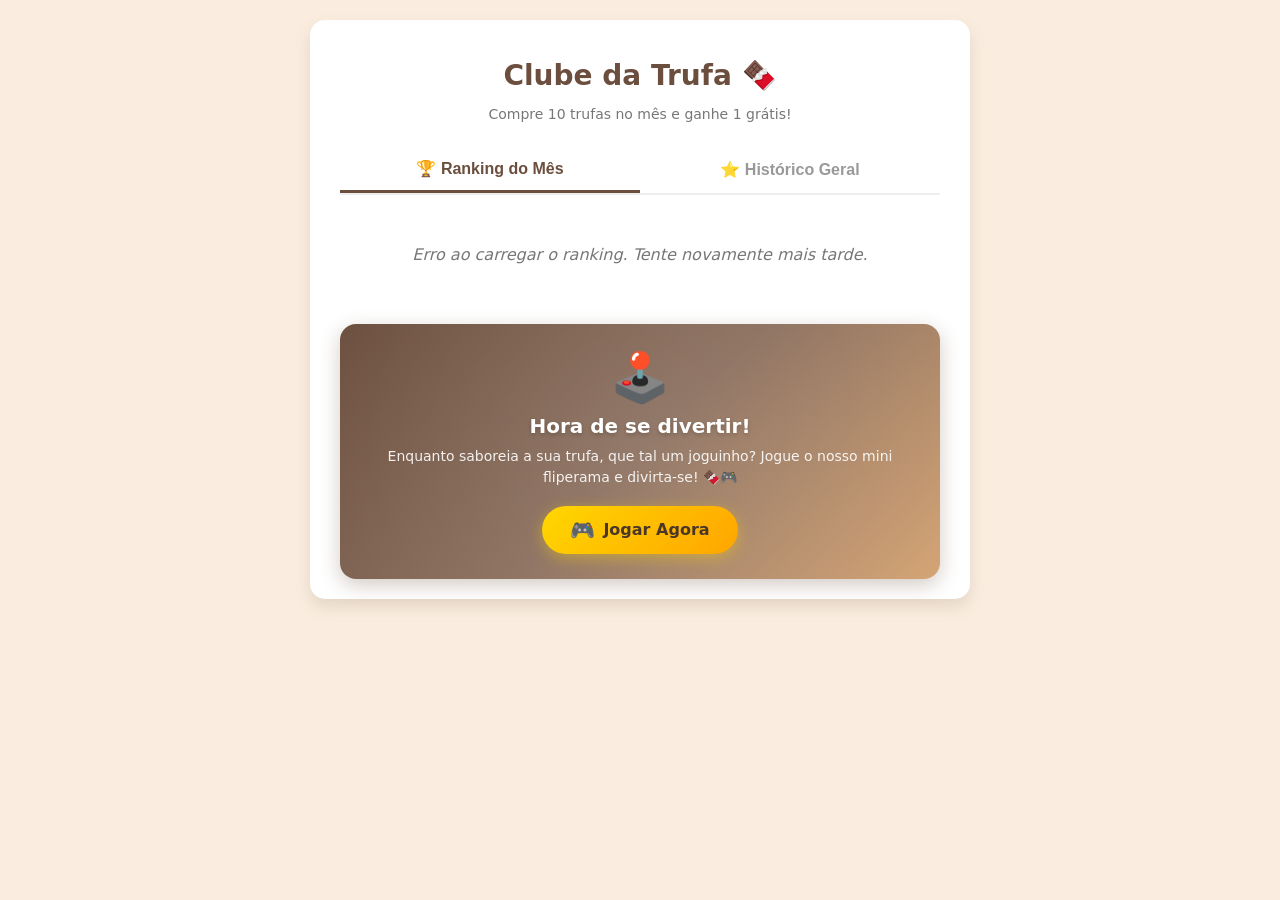
==== index.html @ 2aa670c3 ":globe_with_meridians: Implementação do botão com o link do fliperama" ====
<!DOCTYPE html>
<html lang="pt-PT">

<head>
    <meta charset="UTF-8">
    <meta name="viewport" content="width=device-width, initial-scale=1.0">
    <title>Ranking - Clube da Trufa (Coren)</title>
    <link rel="stylesheet" href="style.css">
</head>

<body>

    <div class="container">
        <h1>Clube da Trufa 🍫</h1>
        <p class="subtitle">Compre 10 trufas no mês e ganhe 1 grátis!</p>

        <div class="tabs">
            <button class="tab-btn active" onclick="mudarAba('mes')">🏆 Ranking do Mês</button>
            <button class="tab-btn" onclick="mudarAba('geral')">⭐ Histórico Geral</button>
        </div>

        <div id="status" class="loading">A atualizar pontuações...</div>

        <!-- Listas onde o JavaScript injetará os cards -->
        <div id="lista-mes" class="ranking-list active"></div>
        <div id="lista-geral" class="ranking-list"></div>

        <!-- Seção do Mini Fliperama -->
        <div class="fliperama-section" id="fliperama-section">
            <div class="fliperama-icon">🕹️</div>
            <h2 class="fliperama-title">Hora de se divertir!</h2>
            <p class="fliperama-msg">Enquanto saboreia a sua trufa, que tal um joguinho? Jogue o nosso mini fliperama e divirta-se! 🍫🎮</p>
            <a href="https://barroca07.github.io/React_Fliperama/" target="_blank" rel="noopener noreferrer" class="fliperama-btn" id="btn-fliperama">
                <span class="fliperama-btn-icon">🎮</span> Jogar Agora
            </a>
        </div>
    </div>

    <script src="script.js"></script>
</body>

</html>
---- style.css ----
:root {
    --primary: #6B4E3D;
    /* Castanho Trufa */
    --secondary: #D4A373;
    /* Dourado suave */
    --bg: #FAEDDF;
    /* Fundo creme */
    --text: #333;
}

body {
    font-family: 'Segoe UI', system-ui, sans-serif;
    background-color: var(--bg);
    color: var(--text);
    margin: 0;
    padding: 20px;
}

.container {
    max-width: 600px;
    margin: 0 auto;
    background: white;
    padding: 20px 30px;
    border-radius: 15px;
    box-shadow: 0 8px 16px rgba(107, 78, 61, 0.15);
}

h1 {
    text-align: center;
    color: var(--primary);
    margin-bottom: 5px;
    font-size: 28px;
}

.subtitle {
    text-align: center;
    color: #777;
    margin-bottom: 25px;
    font-size: 14px;
}

/* Sistema de Abas (Tabs) */
.tabs {
    display: flex;
    margin-bottom: 20px;
    border-bottom: 2px solid #eee;
}

.tab-btn {
    flex: 1;
    background: none;
    border: none;
    padding: 12px;
    font-size: 16px;
    font-weight: bold;
    color: #999;
    cursor: pointer;
    transition: 0.3s;
}

.tab-btn.active {
    color: var(--primary);
    border-bottom: 3px solid var(--primary);
}

/* Lista de Ranking */
.ranking-list {
    display: none;
}

.ranking-list.active {
    display: block;
}

.cliente-card {
    display: flex;
    align-items: center;
    padding: 15px;
    background: #fdfdfd;
    border: 1px solid #eee;
    border-radius: 10px;
    margin-bottom: 12px;
    transition: 0.2s;
}

.cliente-card:hover {
    transform: translateY(-2px);
    box-shadow: 0 4px 8px rgba(0, 0, 0, 0.05);
}

/* Posições no Pódio (Ouro, Prata, Bronze) */
.posicao {
    width: 35px;
    height: 35px;
    border-radius: 50%;
    display: flex;
    align-items: center;
    justify-content: center;
    font-weight: bold;
    color: white;
    margin-right: 15px;
    font-size: 18px;
}

.pos-1 {
    background: #FFD700;
    box-shadow: 0 0 10px rgba(255, 215, 0, 0.6);
}

/* Ouro */
.pos-2 {
    background: #C0C0C0;
}

/* Prata */
.pos-3 {
    background: #CD7F32;
}

/* Bronze */
.pos-geral {
    background: #E0E0E0;
    color: #555;
}

.info {
    flex: 1;
}

.nome {
    font-size: 18px;
    font-weight: 600;
    margin-bottom: 4px;
}

/* Estilo da promoção compre 10 ganhe 1 */
.promo-container {
    margin-top: 8px;
}

.promo-text {
    font-size: 12px;
    color: #666;
    margin-bottom: 3px;
}

.progress-bar {
    width: 100%;
    height: 8px;
    background: #eee;
    border-radius: 4px;
    overflow: hidden;
}

.progress-fill {
    height: 100%;
    background: var(--secondary);
    border-radius: 4px;
    transition: width 0.5s ease;
}

.pontos {
    font-size: 24px;
    font-weight: bold;
    color: var(--primary);
}

.loading {
    text-align: center;
    color: #777;
    font-style: italic;
    padding: 30px;
}

/* ===== Seção Mini Fliperama ===== */
.fliperama-section {
    margin-top: 30px;
    padding: 25px 20px;
    background: linear-gradient(135deg, #6B4E3D 0%, #8B6F5E 50%, #D4A373 100%);
    border-radius: 16px;
    text-align: center;
    position: relative;
    overflow: hidden;
    box-shadow: 0 6px 20px rgba(107, 78, 61, 0.3);
}

/* Brilho decorativo no fundo */
.fliperama-section::before {
    content: '';
    position: absolute;
    top: -50%;
    left: -50%;
    width: 200%;
    height: 200%;
    background: radial-gradient(circle, rgba(255, 255, 255, 0.08) 0%, transparent 60%);
    animation: shimmer 4s ease-in-out infinite;
}

@keyframes shimmer {
    0%, 100% { transform: translate(0, 0); }
    50% { transform: translate(10%, 10%); }
}

.fliperama-icon {
    font-size: 48px;
    margin-bottom: 8px;
    animation: bounce 2s ease-in-out infinite;
    position: relative;
    z-index: 1;
}

@keyframes bounce {
    0%, 100% { transform: translateY(0); }
    50% { transform: translateY(-8px); }
}

.fliperama-title {
    color: #fff;
    font-size: 20px;
    font-weight: 700;
    margin: 0 0 8px 0;
    position: relative;
    z-index: 1;
    text-shadow: 0 2px 4px rgba(0, 0, 0, 0.2);
}

.fliperama-msg {
    color: rgba(255, 255, 255, 0.9);
    font-size: 14px;
    line-height: 1.5;
    margin: 0 0 18px 0;
    position: relative;
    z-index: 1;
}

.fliperama-btn {
    display: inline-flex;
    align-items: center;
    gap: 8px;
    padding: 12px 28px;
    background: linear-gradient(135deg, #FFD700, #FFA500);
    color: #4a3728;
    font-size: 16px;
    font-weight: 700;
    border: none;
    border-radius: 50px;
    text-decoration: none;
    cursor: pointer;
    position: relative;
    z-index: 1;
    box-shadow: 0 4px 15px rgba(255, 215, 0, 0.4);
    transition: all 0.3s ease;
    animation: pulse-glow 2.5s ease-in-out infinite;
}

.fliperama-btn:hover {
    transform: translateY(-3px) scale(1.05);
    box-shadow: 0 6px 25px rgba(255, 215, 0, 0.6);
}

.fliperama-btn:active {
    transform: translateY(0) scale(0.98);
}

.fliperama-btn-icon {
    font-size: 20px;
}

@keyframes pulse-glow {
    0%, 100% { box-shadow: 0 4px 15px rgba(255, 215, 0, 0.4); }
    50% { box-shadow: 0 4px 25px rgba(255, 215, 0, 0.7); }
}
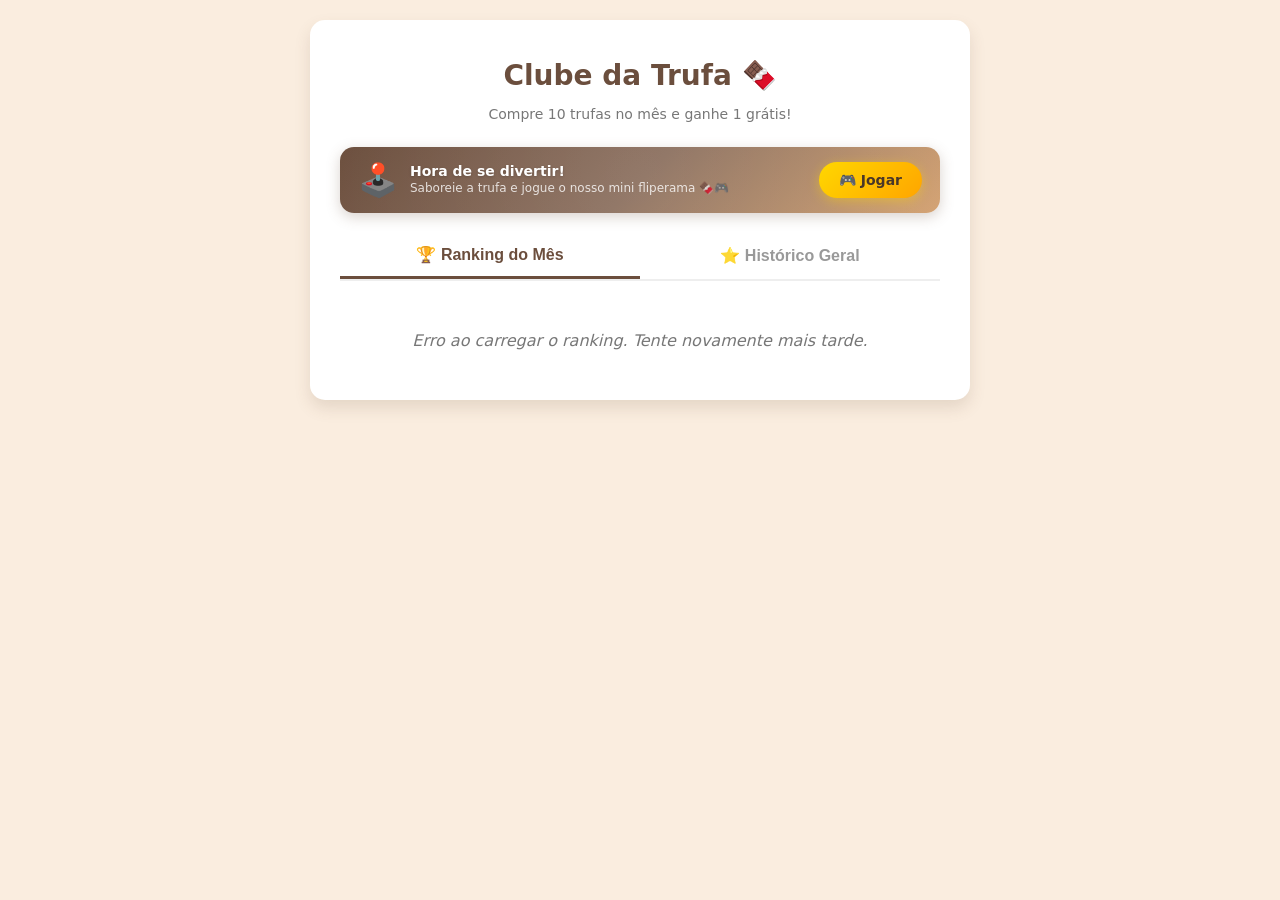
==== commit 3cb14c0e: ":wrench: Ajuste de posição do acesso ao fliperama" ====
--- a/index.html
+++ b/index.html
@@ -14,6 +14,20 @@
         <h1>Clube da Trufa 🍫</h1>
         <p class="subtitle">Compre 10 trufas no mês e ganhe 1 grátis!</p>
 
+        <!-- Banner Mini Fliperama (fixo no topo) -->
+        <div class="fliperama-banner" id="fliperama-section">
+            <div class="fliperama-banner-left">
+                <span class="fliperama-banner-icon">🕹️</span>
+                <div class="fliperama-banner-text">
+                    <strong>Hora de se divertir!</strong>
+                    <span>Saboreie a trufa e jogue o nosso mini fliperama 🍫🎮</span>
+                </div>
+            </div>
+            <a href="https://barroca07.github.io/React_Fliperama/" target="_blank" rel="noopener noreferrer" class="fliperama-btn-compact" id="btn-fliperama">
+                🎮 Jogar
+            </a>
+        </div>
+
         <div class="tabs">
             <button class="tab-btn active" onclick="mudarAba('mes')">🏆 Ranking do Mês</button>
             <button class="tab-btn" onclick="mudarAba('geral')">⭐ Histórico Geral</button>
@@ -24,16 +38,6 @@
         <!-- Listas onde o JavaScript injetará os cards -->
         <div id="lista-mes" class="ranking-list active"></div>
         <div id="lista-geral" class="ranking-list"></div>
-
-        <!-- Seção do Mini Fliperama -->
-        <div class="fliperama-section" id="fliperama-section">
-            <div class="fliperama-icon">🕹️</div>
-            <h2 class="fliperama-title">Hora de se divertir!</h2>
-            <p class="fliperama-msg">Enquanto saboreia a sua trufa, que tal um joguinho? Jogue o nosso mini fliperama e divirta-se! 🍫🎮</p>
-            <a href="https://barroca07.github.io/React_Fliperama/" target="_blank" rel="noopener noreferrer" class="fliperama-btn" id="btn-fliperama">
-                <span class="fliperama-btn-icon">🎮</span> Jogar Agora
-            </a>
-        </div>
     </div>
 
     <script src="script.js"></script>
--- a/style.css
+++ b/style.css
@@ -172,28 +172,32 @@
     padding: 30px;
 }
 
-/* ===== Seção Mini Fliperama ===== */
-.fliperama-section {
-    margin-top: 30px;
-    padding: 25px 20px;
+/* ===== Banner Mini Fliperama (Compacto no Topo) ===== */
+.fliperama-banner {
+    display: flex;
+    align-items: center;
+    justify-content: space-between;
+    gap: 12px;
+    padding: 14px 18px;
+    margin-bottom: 20px;
     background: linear-gradient(135deg, #6B4E3D 0%, #8B6F5E 50%, #D4A373 100%);
-    border-radius: 16px;
-    text-align: center;
+    border-radius: 14px;
     position: relative;
     overflow: hidden;
-    box-shadow: 0 6px 20px rgba(107, 78, 61, 0.3);
-}
-
-/* Brilho decorativo no fundo */
-.fliperama-section::before {
+    box-shadow: 0 4px 14px rgba(107, 78, 61, 0.25);
+}
+
+/* Brilho decorativo */
+.fliperama-banner::before {
     content: '';
     position: absolute;
     top: -50%;
     left: -50%;
     width: 200%;
     height: 200%;
-    background: radial-gradient(circle, rgba(255, 255, 255, 0.08) 0%, transparent 60%);
+    background: radial-gradient(circle, rgba(255, 255, 255, 0.07) 0%, transparent 60%);
     animation: shimmer 4s ease-in-out infinite;
+    pointer-events: none;
 }
 
 @keyframes shimmer {
@@ -201,72 +205,90 @@
     50% { transform: translate(10%, 10%); }
 }
 
-.fliperama-icon {
-    font-size: 48px;
-    margin-bottom: 8px;
-    animation: bounce 2s ease-in-out infinite;
+.fliperama-banner-left {
+    display: flex;
+    align-items: center;
+    gap: 12px;
     position: relative;
     z-index: 1;
+    min-width: 0;
+}
+
+.fliperama-banner-icon {
+    font-size: 32px;
+    flex-shrink: 0;
+    animation: bounce 2s ease-in-out infinite;
 }
 
 @keyframes bounce {
     0%, 100% { transform: translateY(0); }
-    50% { transform: translateY(-8px); }
-}
-
-.fliperama-title {
+    50% { transform: translateY(-4px); }
+}
+
+.fliperama-banner-text {
+    display: flex;
+    flex-direction: column;
+    gap: 2px;
+    min-width: 0;
+}
+
+.fliperama-banner-text strong {
     color: #fff;
-    font-size: 20px;
-    font-weight: 700;
-    margin: 0 0 8px 0;
-    position: relative;
-    z-index: 1;
-    text-shadow: 0 2px 4px rgba(0, 0, 0, 0.2);
-}
-
-.fliperama-msg {
-    color: rgba(255, 255, 255, 0.9);
     font-size: 14px;
-    line-height: 1.5;
-    margin: 0 0 18px 0;
-    position: relative;
-    z-index: 1;
-}
-
-.fliperama-btn {
+    text-shadow: 0 1px 3px rgba(0, 0, 0, 0.2);
+}
+
+.fliperama-banner-text span {
+    color: rgba(255, 255, 255, 0.8);
+    font-size: 12px;
+    line-height: 1.3;
+}
+
+.fliperama-btn-compact {
     display: inline-flex;
     align-items: center;
-    gap: 8px;
-    padding: 12px 28px;
+    gap: 5px;
+    padding: 10px 20px;
     background: linear-gradient(135deg, #FFD700, #FFA500);
     color: #4a3728;
-    font-size: 16px;
+    font-size: 14px;
     font-weight: 700;
     border: none;
     border-radius: 50px;
     text-decoration: none;
     cursor: pointer;
+    white-space: nowrap;
+    flex-shrink: 0;
     position: relative;
     z-index: 1;
-    box-shadow: 0 4px 15px rgba(255, 215, 0, 0.4);
+    box-shadow: 0 3px 12px rgba(255, 215, 0, 0.4);
     transition: all 0.3s ease;
     animation: pulse-glow 2.5s ease-in-out infinite;
 }
 
-.fliperama-btn:hover {
-    transform: translateY(-3px) scale(1.05);
-    box-shadow: 0 6px 25px rgba(255, 215, 0, 0.6);
-}
-
-.fliperama-btn:active {
+.fliperama-btn-compact:hover {
+    transform: translateY(-2px) scale(1.05);
+    box-shadow: 0 5px 20px rgba(255, 215, 0, 0.6);
+}
+
+.fliperama-btn-compact:active {
     transform: translateY(0) scale(0.98);
 }
 
-.fliperama-btn-icon {
-    font-size: 20px;
-}
-
 @keyframes pulse-glow {
-    0%, 100% { box-shadow: 0 4px 15px rgba(255, 215, 0, 0.4); }
-    50% { box-shadow: 0 4px 25px rgba(255, 215, 0, 0.7); }
+    0%, 100% { box-shadow: 0 3px 12px rgba(255, 215, 0, 0.4); }
+    50% { box-shadow: 0 3px 20px rgba(255, 215, 0, 0.7); }
+}
+
+/* Responsivo: empilha no mobile estreito */
+@media (max-width: 400px) {
+    .fliperama-banner {
+        flex-direction: column;
+        text-align: center;
+        padding: 16px;
+    }
+
+    .fliperama-banner-left {
+        flex-direction: column;
+    }
 }
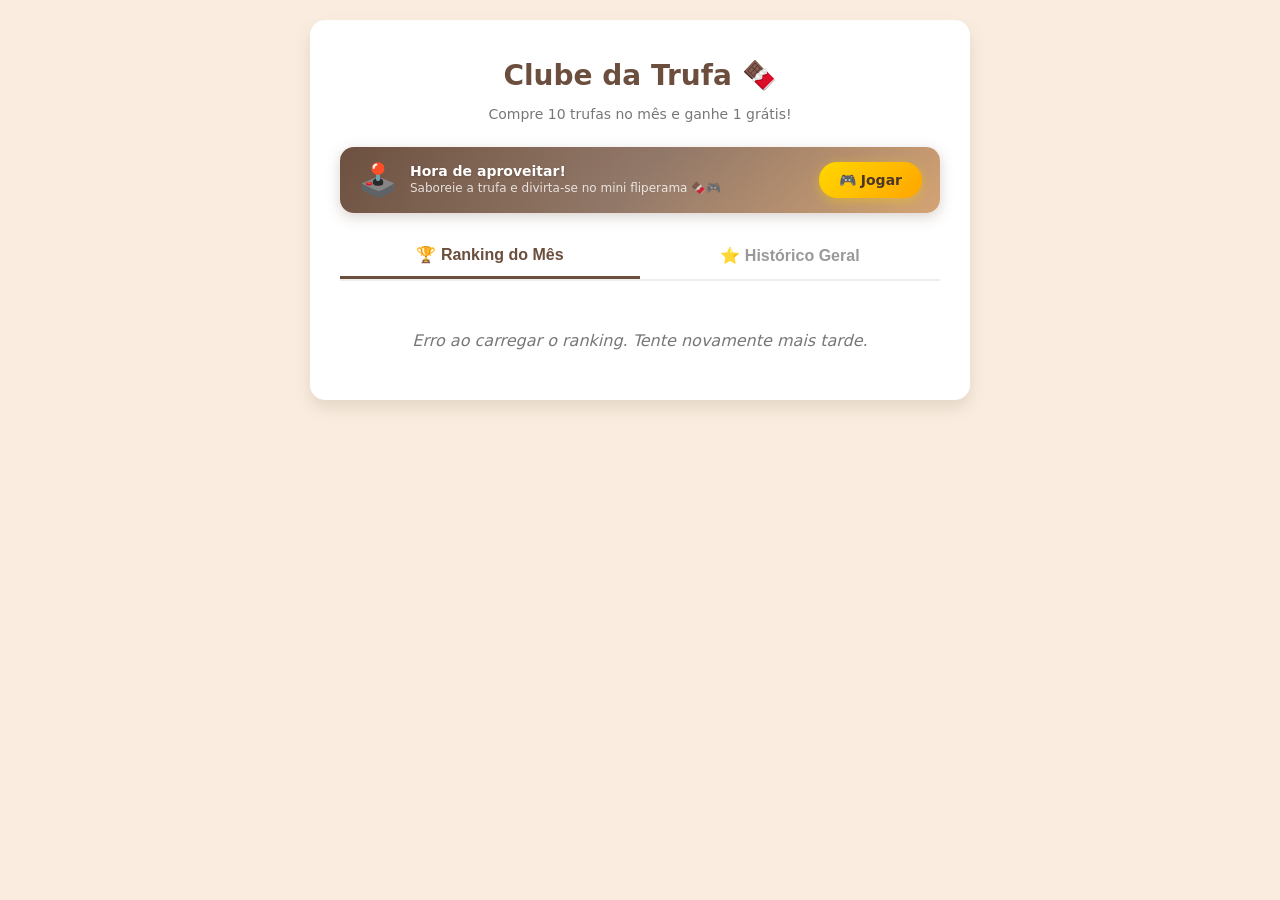
==== commit e4dbe118: ":rocket: Implementação do jogo da trufa" ====
--- a/index.html
+++ b/index.html
@@ -19,11 +19,12 @@
             <div class="fliperama-banner-left">
                 <span class="fliperama-banner-icon">🕹️</span>
                 <div class="fliperama-banner-text">
-                    <strong>Hora de se divertir!</strong>
-                    <span>Saboreie a trufa e jogue o nosso mini fliperama 🍫🎮</span>
+                    <strong>Hora de aproveitar!</strong>
+                    <span>Saboreie a trufa e divirta-se no mini fliperama 🍫🎮</span>
                 </div>
             </div>
-            <a href="https://barroca07.github.io/React_Fliperama/" target="_blank" rel="noopener noreferrer" class="fliperama-btn-compact" id="btn-fliperama">
+            <a href="https://barroca07.github.io/React_Fliperama/" target="_blank" rel="noopener noreferrer"
+                class="fliperama-btn-compact" id="btn-fliperama">
                 🎮 Jogar
             </a>
         </div>
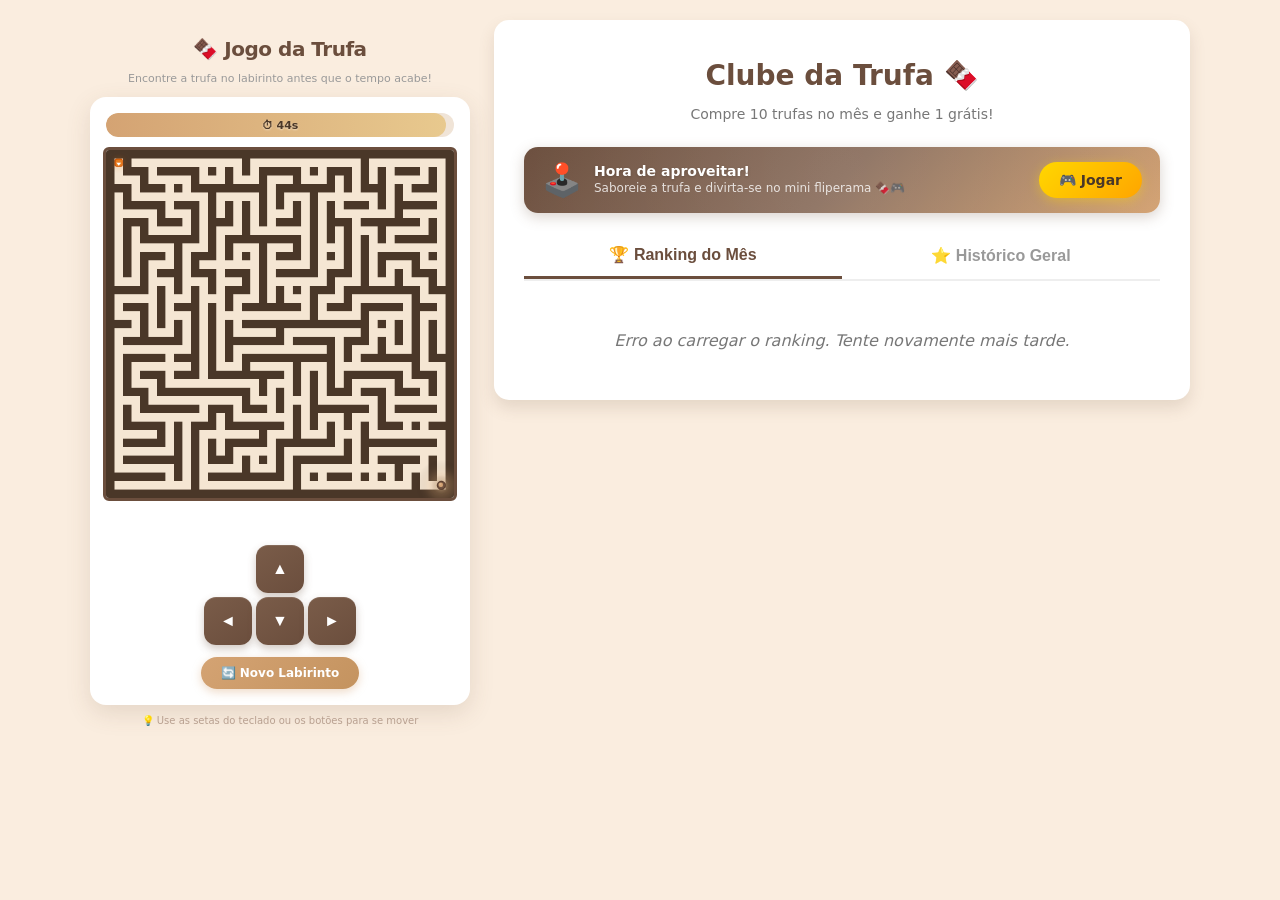
==== commit 867900bd: ":arrow_up: Adicionando o jogo da trufa a pagina principal" ====
--- a/index.html
+++ b/index.html
@@ -3,45 +3,95 @@
 
 <head>
     <meta charset="UTF-8">
-    <meta name="viewport" content="width=device-width, initial-scale=1.0">
+    <meta name="viewport" content="width=device-width, initial-scale=1.0, user-scalable=no">
     <title>Ranking - Clube da Trufa (Coren)</title>
+    <meta name="description" content="Ranking do Clube da Trufa com mini jogo do labirinto. Compre 10 trufas e ganhe 1 grátis!">
     <link rel="stylesheet" href="style.css">
 </head>
 
 <body>
 
-    <div class="container">
-        <h1>Clube da Trufa 🍫</h1>
-        <p class="subtitle">Compre 10 trufas no mês e ganhe 1 grátis!</p>
+    <div class="page-layout" id="page-layout">
 
-        <!-- Banner Mini Fliperama (fixo no topo) -->
-        <div class="fliperama-banner" id="fliperama-section">
-            <div class="fliperama-banner-left">
-                <span class="fliperama-banner-icon">🕹️</span>
-                <div class="fliperama-banner-text">
-                    <strong>Hora de aproveitar!</strong>
-                    <span>Saboreie a trufa e divirta-se no mini fliperama 🍫🎮</span>
+        <!-- ===== Sidebar: Jogo da Trufa ===== -->
+        <aside class="game-sidebar" id="game-sidebar">
+            <div class="game-wrapper" id="game-wrapper">
+                <h2 class="game-title">🍫 Jogo da Trufa</h2>
+                <p class="game-subtitle">Encontre a trufa no labirinto antes que o tempo acabe!</p>
+
+                <div class="game-container" id="game-container">
+
+                    <!-- Barra de Tempo -->
+                    <div class="timer-bar-container" id="timer-container">
+                        <div class="timer-bar" id="timer-bar"></div>
+                        <span class="timer-text" id="timer-text">⏱ 45s</span>
+                    </div>
+
+                    <!-- Canvas do Jogo -->
+                    <canvas id="game-canvas"></canvas>
+
+                    <!-- Mensagem de Estado -->
+                    <div class="game-status" id="game-status"></div>
+
+                    <!-- Controlos Direcionais (D-Pad) -->
+                    <div class="game-controls" id="game-controls">
+                        <div class="controls-row">
+                            <button class="ctrl-btn" id="btn-up" aria-label="Mover para cima">▲</button>
+                        </div>
+                        <div class="controls-row">
+                            <button class="ctrl-btn" id="btn-left" aria-label="Mover para esquerda">◄</button>
+                            <button class="ctrl-btn ctrl-btn-center" id="btn-down" aria-label="Mover para baixo">▼</button>
+                            <button class="ctrl-btn" id="btn-right" aria-label="Mover para direita">►</button>
+                        </div>
+                    </div>
+
+                    <!-- Botão Novo Jogo -->
+                    <button class="btn-new-game" id="btn-new-game">🔄 Novo Labirinto</button>
                 </div>
+
+                <p class="game-hint" id="game-hint">💡 Use as setas do teclado ou os botões para se mover</p>
             </div>
-            <a href="https://barroca07.github.io/React_Fliperama/" target="_blank" rel="noopener noreferrer"
-                class="fliperama-btn-compact" id="btn-fliperama">
-                🎮 Jogar
-            </a>
-        </div>
+        </aside>
 
-        <div class="tabs">
-            <button class="tab-btn active" onclick="mudarAba('mes')">🏆 Ranking do Mês</button>
-            <button class="tab-btn" onclick="mudarAba('geral')">⭐ Histórico Geral</button>
-        </div>
+        <!-- ===== Conteúdo Principal: Ranking ===== -->
+        <main class="main-content" id="main-content">
+            <div class="container">
+                <h1>Clube da Trufa 🍫</h1>
+                <p class="subtitle">Compre 10 trufas no mês e ganhe 1 grátis!</p>
 
-        <div id="status" class="loading">A atualizar pontuações...</div>
+                <!-- Banner Mini Fliperama (fixo no topo) -->
+                <div class="fliperama-banner" id="fliperama-section">
+                    <div class="fliperama-banner-left">
+                        <span class="fliperama-banner-icon">🕹️</span>
+                        <div class="fliperama-banner-text">
+                            <strong>Hora de aproveitar!</strong>
+                            <span>Saboreie a trufa e divirta-se no mini fliperama 🍫🎮</span>
+                        </div>
+                    </div>
+                    <a href="https://barroca07.github.io/React_Fliperama/" target="_blank" rel="noopener noreferrer"
+                        class="fliperama-btn-compact" id="btn-fliperama">
+                        🎮 Jogar
+                    </a>
+                </div>
 
-        <!-- Listas onde o JavaScript injetará os cards -->
-        <div id="lista-mes" class="ranking-list active"></div>
-        <div id="lista-geral" class="ranking-list"></div>
+                <div class="tabs">
+                    <button class="tab-btn active" onclick="mudarAba('mes')">🏆 Ranking do Mês</button>
+                    <button class="tab-btn" onclick="mudarAba('geral')">⭐ Histórico Geral</button>
+                </div>
+
+                <div id="status" class="loading">A atualizar pontuações...</div>
+
+                <!-- Listas onde o JavaScript injetará os cards -->
+                <div id="lista-mes" class="ranking-list active"></div>
+                <div id="lista-geral" class="ranking-list"></div>
+            </div>
+        </main>
+
     </div>
 
+    <!-- Scripts -->
     <script src="script.js"></script>
+    <script src="jogo-trufa/script.js"></script>
 </body>
 
 </html>
--- a/style.css
+++ b/style.css
@@ -14,11 +14,33 @@
     color: var(--text);
     margin: 0;
     padding: 20px;
+    -webkit-tap-highlight-color: transparent;
+}
+
+/* ===== Layout de Página (2 colunas) ===== */
+.page-layout {
+    display: flex;
+    gap: 24px;
+    max-width: 1100px;
+    margin: 0 auto;
+    align-items: flex-start;
+}
+
+/* ===== Sidebar do Jogo ===== */
+.game-sidebar {
+    position: sticky;
+    top: 20px;
+    flex-shrink: 0;
+    width: 380px;
+}
+
+/* ===== Conteúdo Principal ===== */
+.main-content {
+    flex: 1;
+    min-width: 0;
 }
 
 .container {
-    max-width: 600px;
-    margin: 0 auto;
     background: white;
     padding: 20px 30px;
     border-radius: 15px;
@@ -280,8 +302,249 @@
     50% { box-shadow: 0 3px 20px rgba(255, 215, 0, 0.7); }
 }
 
-/* Responsivo: empilha no mobile estreito */
-@media (max-width: 400px) {
+
+/* ====================================================
+   ESTILOS DO JOGO DA TRUFA (Labirinto) - Integrado
+   ==================================================== */
+
+.game-wrapper {
+    text-align: center;
+    width: 100%;
+}
+
+.game-title {
+    font-size: 20px;
+    color: #6B4E3D;
+    margin-bottom: 4px;
+    letter-spacing: -0.5px;
+    text-align: center;
+}
+
+.game-subtitle {
+    font-size: 11px;
+    color: #999;
+    margin-bottom: 12px;
+    text-align: center;
+}
+
+.game-container {
+    background: #fff;
+    border-radius: 16px;
+    padding: 16px;
+    box-shadow: 0 8px 24px rgba(107, 78, 61, 0.15);
+    display: inline-flex;
+    flex-direction: column;
+    align-items: center;
+}
+
+/* ===== Barra do Temporizador ===== */
+.timer-bar-container {
+    width: 100%;
+    height: 24px;
+    background: #f0e4d7;
+    border-radius: 12px;
+    margin-bottom: 10px;
+    position: relative;
+    overflow: hidden;
+}
+
+.timer-bar {
+    height: 100%;
+    width: 100%;
+    background: linear-gradient(90deg, #D4A373, #e8c98e);
+    border-radius: 12px;
+    transition: width 0.4s linear;
+}
+
+.timer-bar.warning {
+    background: linear-gradient(90deg, #e74c3c, #ff6b6b);
+    animation: timerPulse 0.6s ease-in-out infinite;
+}
+
+@keyframes timerPulse {
+    0%, 100% { opacity: 1; }
+    50% { opacity: 0.7; }
+}
+
+.timer-text {
+    position: absolute;
+    top: 50%;
+    left: 50%;
+    transform: translate(-50%, -50%);
+    font-size: 11px;
+    font-weight: 700;
+    color: #4a3728;
+    text-shadow: 0 1px 2px rgba(255, 255, 255, 0.5);
+    pointer-events: none;
+}
+
+/* ===== Canvas do Jogo ===== */
+#game-canvas {
+    display: block;
+    border-radius: 6px;
+    border: 3px solid #6B4E3D;
+    touch-action: none;
+    max-width: 100%;
+    height: auto;
+}
+
+/* ===== Mensagem de Estado ===== */
+.game-status {
+    min-height: 28px;
+    display: flex;
+    align-items: center;
+    justify-content: center;
+    font-size: 13px;
+    font-weight: 600;
+    margin-top: 6px;
+    color: #6B4E3D;
+    transition: color 0.3s ease;
+}
+
+.game-status.win {
+    color: #27ae60;
+    animation: statusPop 0.4s ease;
+}
+
+.game-status.lose {
+    color: #e74c3c;
+    animation: statusPop 0.4s ease;
+}
+
+@keyframes statusPop {
+    0% { transform: scale(0.8); opacity: 0; }
+    50% { transform: scale(1.08); }
+    100% { transform: scale(1); opacity: 1; }
+}
+
+/* ===== Controlos Direcionais (D-Pad) ===== */
+.game-controls {
+    margin-top: 10px;
+    display: flex;
+    flex-direction: column;
+    align-items: center;
+    gap: 4px;
+    user-select: none;
+    -webkit-user-select: none;
+}
+
+.controls-row {
+    display: flex;
+    gap: 4px;
+}
+
+.ctrl-btn {
+    width: 48px;
+    height: 48px;
+    border: none;
+    border-radius: 12px;
+    background: linear-gradient(145deg, #7a5c49, #6B4E3D);
+    color: white;
+    font-size: 16px;
+    cursor: pointer;
+    transition: all 0.1s ease;
+    box-shadow:
+        0 4px 8px rgba(107, 78, 61, 0.3),
+        inset 0 1px 0 rgba(255, 255, 255, 0.1);
+    touch-action: manipulation;
+    -webkit-touch-callout: none;
+    display: flex;
+    align-items: center;
+    justify-content: center;
+}
+
+.ctrl-btn:active {
+    transform: scale(0.9);
+    box-shadow:
+        0 2px 4px rgba(107, 78, 61, 0.3),
+        inset 0 1px 3px rgba(0, 0, 0, 0.2);
+    background: linear-gradient(145deg, #6B4E3D, #5a3f30);
+}
+
+/* ===== Botão Novo Jogo ===== */
+.btn-new-game {
+    margin-top: 12px;
+    padding: 9px 20px;
+    background: linear-gradient(135deg, #D4A373, #c4935f);
+    color: white;
+    border: none;
+    border-radius: 50px;
+    font-size: 12px;
+    font-weight: 700;
+    cursor: pointer;
+    transition: all 0.2s ease;
+    box-shadow: 0 3px 10px rgba(212, 163, 115, 0.4);
+    font-family: inherit;
+    touch-action: manipulation;
+}
+
+.btn-new-game:hover {
+    transform: translateY(-2px);
+    box-shadow: 0 5px 16px rgba(212, 163, 115, 0.5);
+}
+
+.btn-new-game:active {
+    transform: translateY(0);
+}
+
+/* ===== Dica de Uso ===== */
+.game-hint {
+    font-size: 10px;
+    color: #b8a090;
+    margin-top: 10px;
+}
+
+
+/* ====================================================
+   RESPONSIVIDADE
+   ==================================================== */
+
+/* Tablet e ecrãs médios */
+@media (max-width: 900px) {
+    .page-layout {
+        flex-direction: column;
+        align-items: center;
+    }
+
+    .game-sidebar {
+        position: static;
+        width: 100%;
+        max-width: 380px;
+    }
+
+    .main-content {
+        width: 100%;
+    }
+}
+
+/* Mobile */
+@media (max-width: 500px) {
+    body {
+        padding: 12px;
+    }
+
+    .page-layout {
+        gap: 16px;
+    }
+
+    .game-sidebar {
+        max-width: 100%;
+    }
+
+    .container {
+        padding: 16px;
+    }
+
+    .ctrl-btn {
+        width: 44px;
+        height: 44px;
+        font-size: 15px;
+    }
+
+    .game-title {
+        font-size: 18px;
+    }
+
     .fliperama-banner {
         flex-direction: column;
         text-align: center;
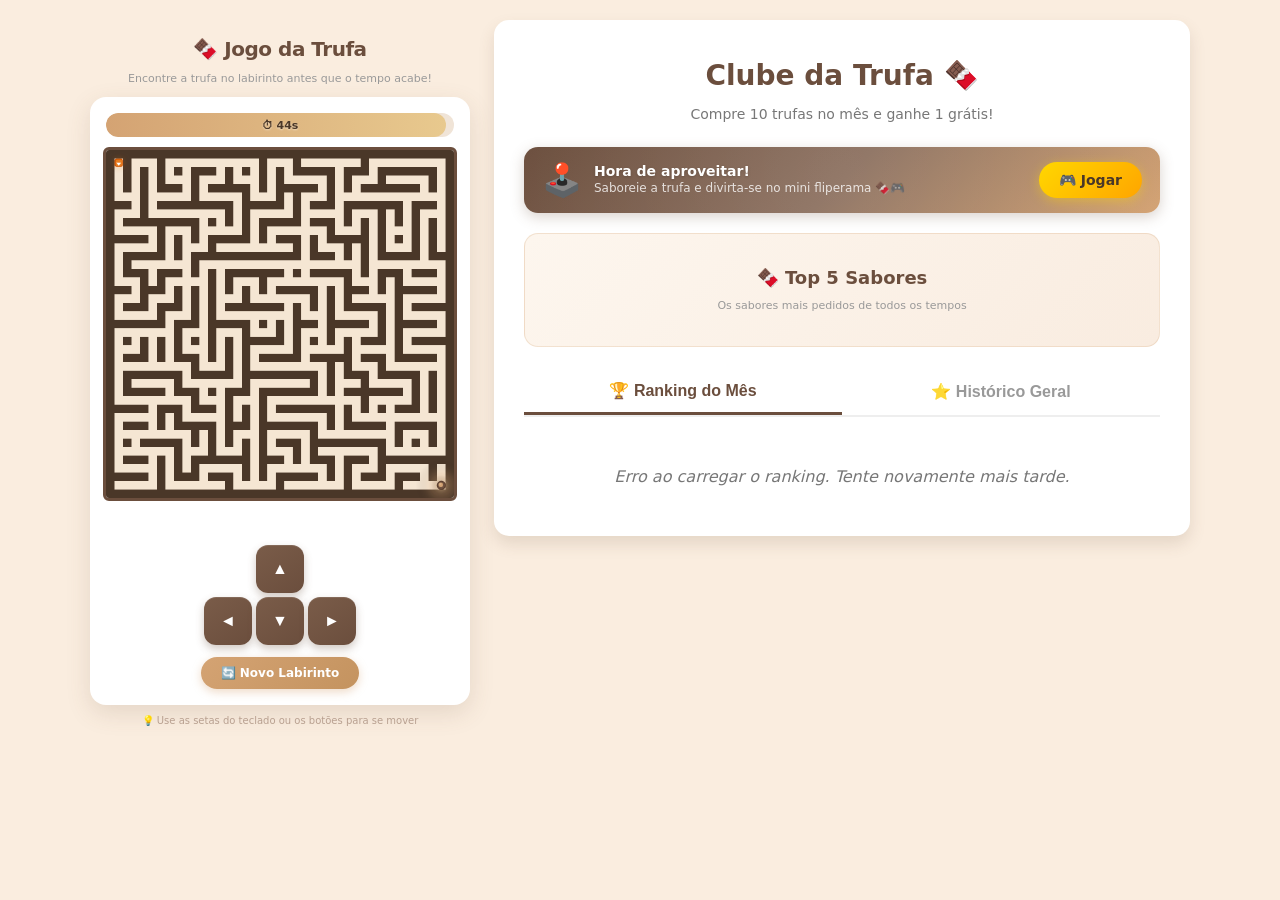
==== commit d401fa67: ":chart_with_upwards_trend: Adicionado top 5 dos sabores mais vendidos" ====
--- a/index.html
+++ b/index.html
@@ -74,6 +74,13 @@
                     </a>
                 </div>
 
+                <!-- Top 5 Sabores Mais Vendidos -->
+                <div class="sabores-section" id="sabores-section">
+                    <h2 class="sabores-titulo">🍫 Top 5 Sabores</h2>
+                    <p class="sabores-subtitulo">Os sabores mais pedidos de todos os tempos</p>
+                    <div id="top-sabores" class="top-sabores-list"></div>
+                </div>
+
                 <div class="tabs">
                     <button class="tab-btn active" onclick="mudarAba('mes')">🏆 Ranking do Mês</button>
                     <button class="tab-btn" onclick="mudarAba('geral')">⭐ Histórico Geral</button>
--- a/style.css
+++ b/style.css
@@ -66,6 +66,104 @@
     display: flex;
     margin-bottom: 20px;
     border-bottom: 2px solid #eee;
+}
+
+/* ===== Top 5 Sabores ===== */
+.sabores-section {
+    margin-bottom: 22px;
+    padding: 18px;
+    background: linear-gradient(135deg, #fdf6ee 0%, #f9ece0 100%);
+    border-radius: 14px;
+    border: 1px solid rgba(212, 163, 115, 0.25);
+}
+
+.sabores-titulo {
+    font-size: 18px;
+    color: var(--primary);
+    text-align: center;
+    margin-bottom: 2px;
+}
+
+.sabores-subtitulo {
+    font-size: 11px;
+    color: #999;
+    text-align: center;
+    margin-bottom: 16px;
+}
+
+.top-sabores-list {
+    display: flex;
+    flex-direction: column;
+    gap: 10px;
+}
+
+.sabor-item {
+    animation: sabor-slide-in 0.4s ease forwards;
+    opacity: 0;
+}
+
+.sabor-item:nth-child(1) { animation-delay: 0.05s; }
+.sabor-item:nth-child(2) { animation-delay: 0.1s; }
+.sabor-item:nth-child(3) { animation-delay: 0.15s; }
+.sabor-item:nth-child(4) { animation-delay: 0.2s; }
+.sabor-item:nth-child(5) { animation-delay: 0.25s; }
+
+@keyframes sabor-slide-in {
+    from {
+        opacity: 0;
+        transform: translateX(-10px);
+    }
+    to {
+        opacity: 1;
+        transform: translateX(0);
+    }
+}
+
+.sabor-header {
+    display: flex;
+    align-items: center;
+    gap: 8px;
+    margin-bottom: 4px;
+}
+
+.sabor-medalha {
+    font-size: 16px;
+    width: 28px;
+    text-align: center;
+    flex-shrink: 0;
+    font-weight: 700;
+    color: var(--primary);
+}
+
+.sabor-nome {
+    flex: 1;
+    font-size: 14px;
+    font-weight: 600;
+    color: var(--text);
+}
+
+.sabor-total {
+    font-size: 16px;
+    font-weight: 700;
+    color: var(--primary);
+    min-width: 30px;
+    text-align: right;
+}
+
+.sabor-bar-container {
+    width: 100%;
+    height: 8px;
+    background: rgba(0, 0, 0, 0.06);
+    border-radius: 4px;
+    overflow: hidden;
+    margin-left: 36px;
+    width: calc(100% - 36px);
+}
+
+.sabor-bar-fill {
+    height: 100%;
+    border-radius: 4px;
+    transition: width 0.8s ease;
 }
 
 .tab-btn {
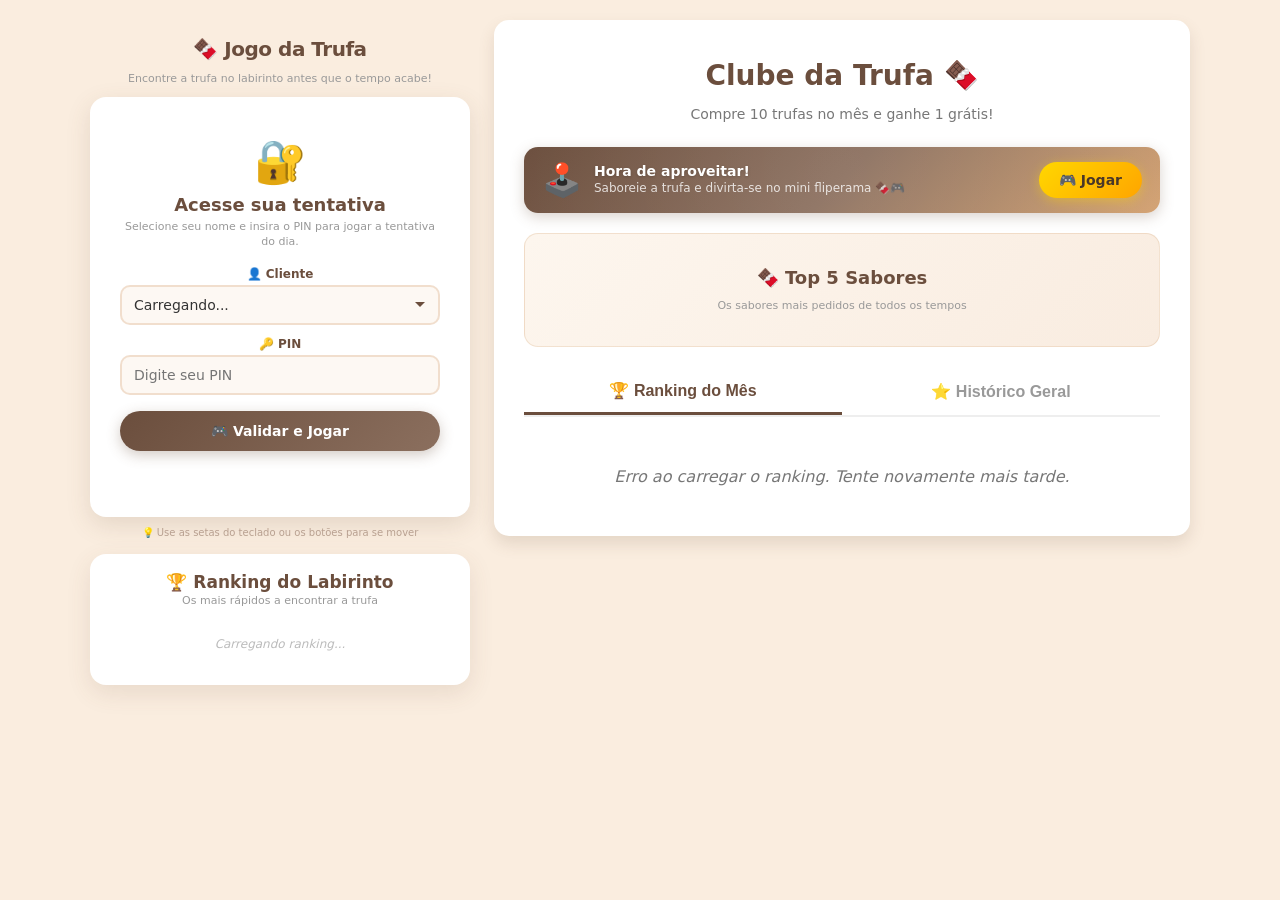
==== commit 00d8ab9f: ":tada: Adicionado a competição do labirinto com Ranking" ====
--- a/index.html
+++ b/index.html
@@ -21,35 +21,71 @@
 
                 <div class="game-container" id="game-container">
 
-                    <!-- Barra de Tempo -->
-                    <div class="timer-bar-container" id="timer-container">
-                        <div class="timer-bar" id="timer-bar"></div>
-                        <span class="timer-text" id="timer-text">⏱ 45s</span>
+                    <!-- ===== Tela de Login (PIN) ===== -->
+                    <div class="maze-login" id="maze-login">
+                        <div class="maze-login-icon">🔐</div>
+                        <h3 class="maze-login-title">Acesse sua tentativa</h3>
+                        <p class="maze-login-desc">Selecione seu nome e insira o PIN para jogar a tentativa do dia.</p>
+
+                        <div class="maze-login-field">
+                            <label for="maze-cliente-select">👤 Cliente</label>
+                            <select id="maze-cliente-select">
+                                <option value="">Carregando...</option>
+                            </select>
+                        </div>
+
+                        <div class="maze-login-field">
+                            <label for="maze-pin-input">🔑 PIN</label>
+                            <input type="password" id="maze-pin-input" placeholder="Digite seu PIN" maxlength="6" inputmode="numeric">
+                        </div>
+
+                        <button class="maze-login-btn" id="maze-login-btn">🎮 Validar e Jogar</button>
+                        <div class="maze-login-error" id="maze-login-error"></div>
                     </div>
 
-                    <!-- Canvas do Jogo -->
-                    <canvas id="game-canvas"></canvas>
+                    <!-- ===== Área do Jogo (escondida até login) ===== -->
+                    <div class="maze-game-area" id="maze-game-area" style="display: none;">
+                        <div class="maze-player-badge" id="maze-player-badge"></div>
 
-                    <!-- Mensagem de Estado -->
-                    <div class="game-status" id="game-status"></div>
+                        <!-- Barra de Tempo -->
+                        <div class="timer-bar-container" id="timer-container">
+                            <div class="timer-bar" id="timer-bar"></div>
+                            <span class="timer-text" id="timer-text">⏱ 45s</span>
+                        </div>
 
-                    <!-- Controlos Direcionais (D-Pad) -->
-                    <div class="game-controls" id="game-controls">
-                        <div class="controls-row">
-                            <button class="ctrl-btn" id="btn-up" aria-label="Mover para cima">▲</button>
+                        <!-- Canvas do Jogo -->
+                        <canvas id="game-canvas"></canvas>
+
+                        <!-- Mensagem de Estado -->
+                        <div class="game-status" id="game-status"></div>
+
+                        <!-- Controlos Direcionais (D-Pad) -->
+                        <div class="game-controls" id="game-controls">
+                            <div class="controls-row">
+                                <button class="ctrl-btn" id="btn-up" aria-label="Mover para cima">▲</button>
+                            </div>
+                            <div class="controls-row">
+                                <button class="ctrl-btn" id="btn-left" aria-label="Mover para esquerda">◄</button>
+                                <button class="ctrl-btn ctrl-btn-center" id="btn-down" aria-label="Mover para baixo">▼</button>
+                                <button class="ctrl-btn" id="btn-right" aria-label="Mover para direita">►</button>
+                            </div>
                         </div>
-                        <div class="controls-row">
-                            <button class="ctrl-btn" id="btn-left" aria-label="Mover para esquerda">◄</button>
-                            <button class="ctrl-btn ctrl-btn-center" id="btn-down" aria-label="Mover para baixo">▼</button>
-                            <button class="ctrl-btn" id="btn-right" aria-label="Mover para direita">►</button>
-                        </div>
+
+                        <!-- Botão Novo Jogo (agora desabilitado pois é 1 tentativa por dia) -->
+                        <button class="btn-new-game" id="btn-new-game" style="display: none;">🔄 Novo Labirinto</button>
                     </div>
-
-                    <!-- Botão Novo Jogo -->
-                    <button class="btn-new-game" id="btn-new-game">🔄 Novo Labirinto</button>
                 </div>
 
                 <p class="game-hint" id="game-hint">💡 Use as setas do teclado ou os botões para se mover</p>
+            </div>
+
+            <!-- ===== Ranking do Labirinto ===== -->
+            <div class="maze-ranking-section" id="maze-ranking-section">
+                <h3 class="maze-ranking-title">🏆 Ranking do Labirinto</h3>
+                <p class="maze-ranking-subtitle">Os mais rápidos a encontrar a trufa</p>
+                <div class="maze-ranking-list" id="maze-ranking-list">
+                    <div class="maze-ranking-loading">Carregando ranking...</div>
+                </div>
             </div>
         </aside>
 
--- a/style.css
+++ b/style.css
@@ -594,6 +594,344 @@
 
 
 /* ====================================================
+   TELA DE LOGIN DO LABIRINTO (PIN)
+   ==================================================== */
+
+.maze-login {
+    display: flex;
+    flex-direction: column;
+    align-items: center;
+    padding: 24px 20px;
+    width: 100%;
+    max-width: 320px;
+    animation: mazeLoginFadeIn 0.5s ease;
+}
+
+@keyframes mazeLoginFadeIn {
+    from { opacity: 0; transform: translateY(10px); }
+    to { opacity: 1; transform: translateY(0); }
+}
+
+.maze-login-icon {
+    font-size: 42px;
+    margin-bottom: 8px;
+    animation: lockPulse 2s ease-in-out infinite;
+}
+
+@keyframes lockPulse {
+    0%, 100% { transform: scale(1); }
+    50% { transform: scale(1.1) rotate(5deg); }
+}
+
+.maze-login-title {
+    font-size: 18px;
+    font-weight: 700;
+    color: var(--primary);
+    margin: 0 0 4px 0;
+}
+
+.maze-login-desc {
+    font-size: 11px;
+    color: #999;
+    text-align: center;
+    margin: 0 0 18px 0;
+    line-height: 1.4;
+}
+
+.maze-login-field {
+    width: 100%;
+    margin-bottom: 12px;
+}
+
+.maze-login-field label {
+    display: block;
+    font-size: 12px;
+    font-weight: 600;
+    color: var(--primary);
+    margin-bottom: 4px;
+}
+
+.maze-login-field select,
+.maze-login-field input {
+    width: 100%;
+    padding: 10px 12px;
+    border: 2px solid rgba(212, 163, 115, 0.3);
+    border-radius: 10px;
+    font-size: 14px;
+    font-family: inherit;
+    background: #fdf8f3;
+    color: var(--text);
+    transition: all 0.2s ease;
+    box-sizing: border-box;
+    outline: none;
+}
+
+.maze-login-field select:focus,
+.maze-login-field input:focus {
+    border-color: var(--secondary);
+    box-shadow: 0 0 0 3px rgba(212, 163, 115, 0.15);
+    background: #fff;
+}
+
+.maze-login-field select {
+    cursor: pointer;
+    appearance: none;
+    -webkit-appearance: none;
+    background-image: url("data:image/svg+xml,%3Csvg xmlns='http://www.w3.org/2000/svg' width='12' height='12' viewBox='0 0 12 12'%3E%3Cpath fill='%236B4E3D' d='M6 8L1 3h10z'/%3E%3C/svg%3E");
+    background-repeat: no-repeat;
+    background-position: right 12px center;
+    padding-right: 32px;
+}
+
+.maze-login-btn {
+    width: 100%;
+    padding: 12px;
+    background: linear-gradient(135deg, #6B4E3D, #8B6F5E);
+    color: white;
+    border: none;
+    border-radius: 50px;
+    font-size: 14px;
+    font-weight: 700;
+    cursor: pointer;
+    transition: all 0.25s ease;
+    box-shadow: 0 4px 14px rgba(107, 78, 61, 0.3);
+    font-family: inherit;
+    margin-top: 4px;
+}
+
+.maze-login-btn:hover {
+    transform: translateY(-2px);
+    box-shadow: 0 6px 20px rgba(107, 78, 61, 0.4);
+    background: linear-gradient(135deg, #7a5c49, #9a7e6d);
+}
+
+.maze-login-btn:active {
+    transform: translateY(0);
+}
+
+.maze-login-btn:disabled {
+    opacity: 0.6;
+    cursor: not-allowed;
+    transform: none;
+}
+
+.maze-login-error {
+    margin-top: 10px;
+    font-size: 12px;
+    color: #e74c3c;
+    font-weight: 600;
+    text-align: center;
+    min-height: 16px;
+    animation: shakeError 0.3s ease;
+}
+
+@keyframes shakeError {
+    0%, 100% { transform: translateX(0); }
+    25% { transform: translateX(-5px); }
+    75% { transform: translateX(5px); }
+}
+
+.maze-login-error.success {
+    color: #27ae60;
+}
+
+/* ===== Badge do Jogador Logado ===== */
+.maze-player-badge {
+    display: flex;
+    align-items: center;
+    justify-content: center;
+    gap: 6px;
+    padding: 6px 14px;
+    background: linear-gradient(135deg, rgba(107, 78, 61, 0.08), rgba(212, 163, 115, 0.12));
+    border-radius: 50px;
+    font-size: 11px;
+    font-weight: 600;
+    color: var(--primary);
+    margin-bottom: 10px;
+    border: 1px solid rgba(212, 163, 115, 0.2);
+}
+
+/* ===== Área do Jogo (wrapper interno) ===== */
+.maze-game-area {
+    display: flex;
+    flex-direction: column;
+    align-items: center;
+    width: 100%;
+    animation: mazeGameReveal 0.6s ease;
+}
+
+@keyframes mazeGameReveal {
+    from { opacity: 0; transform: scale(0.95); }
+    to { opacity: 1; transform: scale(1); }
+}
+
+
+/* ====================================================
+   RANKING DO LABIRINTO
+   ==================================================== */
+
+.maze-ranking-section {
+    margin-top: 16px;
+    padding: 18px;
+    background: white;
+    border-radius: 16px;
+    box-shadow: 0 8px 24px rgba(107, 78, 61, 0.12);
+    text-align: center;
+}
+
+.maze-ranking-title {
+    font-size: 17px;
+    color: var(--primary);
+    margin: 0 0 2px 0;
+    font-weight: 700;
+}
+
+.maze-ranking-subtitle {
+    font-size: 11px;
+    color: #999;
+    margin: 0 0 14px 0;
+}
+
+.maze-ranking-list {
+    display: flex;
+    flex-direction: column;
+    gap: 8px;
+}
+
+.maze-ranking-loading {
+    font-size: 12px;
+    color: #bbb;
+    font-style: italic;
+    padding: 16px;
+}
+
+.maze-ranking-empty {
+    font-size: 12px;
+    color: #bbb;
+    padding: 16px;
+}
+
+/* Card individual do ranking do labirinto */
+.maze-rank-card {
+    display: flex;
+    align-items: center;
+    padding: 10px 12px;
+    background: #fdfdfd;
+    border: 1px solid #eee;
+    border-radius: 10px;
+    transition: all 0.2s ease;
+    animation: mazeRankSlide 0.4s ease forwards;
+    opacity: 0;
+}
+
+.maze-rank-card:nth-child(1) { animation-delay: 0.05s; }
+.maze-rank-card:nth-child(2) { animation-delay: 0.1s; }
+.maze-rank-card:nth-child(3) { animation-delay: 0.15s; }
+.maze-rank-card:nth-child(4) { animation-delay: 0.2s; }
+.maze-rank-card:nth-child(5) { animation-delay: 0.25s; }
+.maze-rank-card:nth-child(6) { animation-delay: 0.3s; }
+.maze-rank-card:nth-child(7) { animation-delay: 0.35s; }
+.maze-rank-card:nth-child(8) { animation-delay: 0.4s; }
+.maze-rank-card:nth-child(9) { animation-delay: 0.45s; }
+.maze-rank-card:nth-child(10) { animation-delay: 0.5s; }
+
+@keyframes mazeRankSlide {
+    from { opacity: 0; transform: translateX(-8px); }
+    to { opacity: 1; transform: translateX(0); }
+}
+
+.maze-rank-card:hover {
+    transform: translateY(-1px);
+    box-shadow: 0 3px 8px rgba(0, 0, 0, 0.06);
+}
+
+/* Card especial para top 3 */
+.maze-rank-card.rank-1 {
+    background: linear-gradient(135deg, #fffdf0, #fff9e0);
+    border-color: rgba(255, 215, 0, 0.3);
+}
+
+.maze-rank-card.rank-2 {
+    background: linear-gradient(135deg, #fafafa, #f5f5f5);
+    border-color: rgba(192, 192, 192, 0.3);
+}
+
+.maze-rank-card.rank-3 {
+    background: linear-gradient(135deg, #fdf6ee, #faf0e4);
+    border-color: rgba(205, 127, 50, 0.2);
+}
+
+.maze-rank-pos {
+    width: 28px;
+    height: 28px;
+    border-radius: 50%;
+    display: flex;
+    align-items: center;
+    justify-content: center;
+    font-weight: 700;
+    font-size: 12px;
+    color: white;
+    margin-right: 10px;
+    flex-shrink: 0;
+}
+
+.maze-rank-pos.pos-1 {
+    background: linear-gradient(135deg, #FFD700, #FFA500);
+    box-shadow: 0 0 8px rgba(255, 215, 0, 0.4);
+}
+
+.maze-rank-pos.pos-2 {
+    background: linear-gradient(135deg, #C0C0C0, #A8A8A8);
+}
+
+.maze-rank-pos.pos-3 {
+    background: linear-gradient(135deg, #CD7F32, #B8652A);
+}
+
+.maze-rank-pos.pos-other {
+    background: #E0E0E0;
+    color: #555;
+}
+
+.maze-rank-info {
+    flex: 1;
+    text-align: left;
+    min-width: 0;
+}
+
+.maze-rank-name {
+    font-size: 13px;
+    font-weight: 600;
+    color: var(--text);
+    white-space: nowrap;
+    overflow: hidden;
+    text-overflow: ellipsis;
+}
+
+.maze-rank-date {
+    font-size: 10px;
+    color: #aaa;
+    margin-top: 1px;
+}
+
+.maze-rank-time {
+    font-size: 18px;
+    font-weight: 700;
+    color: var(--primary);
+    white-space: nowrap;
+    display: flex;
+    align-items: center;
+    gap: 3px;
+}
+
+.maze-rank-time small {
+    font-size: 11px;
+    font-weight: 600;
+    color: #999;
+}
+
+
+/* ====================================================
    RESPONSIVIDADE
    ==================================================== */
 
@@ -604,14 +942,41 @@
         align-items: center;
     }
 
+    /* Ranking aparece primeiro, jogo vai para baixo */
+    .main-content {
+        order: 1;
+        width: 100%;
+    }
+
     .game-sidebar {
+        order: 2;
         position: static;
         width: 100%;
-        max-width: 380px;
-    }
-
-    .main-content {
-        width: 100%;
+        max-width: 420px;
+    }
+
+    /* Botões D-Pad maiores para touch */
+    .ctrl-btn {
+        width: 58px;
+        height: 58px;
+        font-size: 20px;
+        border-radius: 14px;
+    }
+
+    .controls-row {
+        gap: 6px;
+    }
+
+    .game-controls {
+        gap: 6px;
+        margin-top: 14px;
+    }
+
+    /* Botão Novo Labirinto afastado do D-Pad */
+    .btn-new-game {
+        margin-top: 24px;
+        padding: 12px 28px;
+        font-size: 14px;
     }
 }
 
@@ -633,14 +998,36 @@
         padding: 16px;
     }
 
+    /* Botões D-Pad ainda maiores no mobile estreito */
     .ctrl-btn {
-        width: 44px;
-        height: 44px;
-        font-size: 15px;
+        width: 62px;
+        height: 62px;
+        font-size: 22px;
+        border-radius: 16px;
+    }
+
+    .controls-row {
+        gap: 8px;
+    }
+
+    .game-controls {
+        gap: 8px;
+        margin-top: 16px;
+    }
+
+    /* Botão Novo Labirinto bem afastado */
+    .btn-new-game {
+        margin-top: 30px;
+        padding: 14px 32px;
+        font-size: 14px;
     }
 
     .game-title {
         font-size: 18px;
+    }
+
+    .game-hint {
+        margin-top: 14px;
     }
 
     .fliperama-banner {
@@ -652,4 +1039,16 @@
     .fliperama-banner-left {
         flex-direction: column;
     }
+
+    .maze-login {
+        padding: 18px 14px;
+    }
+
+    .maze-ranking-section {
+        padding: 14px;
+    }
+
+    .maze-rank-card {
+        padding: 8px 10px;
+    }
 }
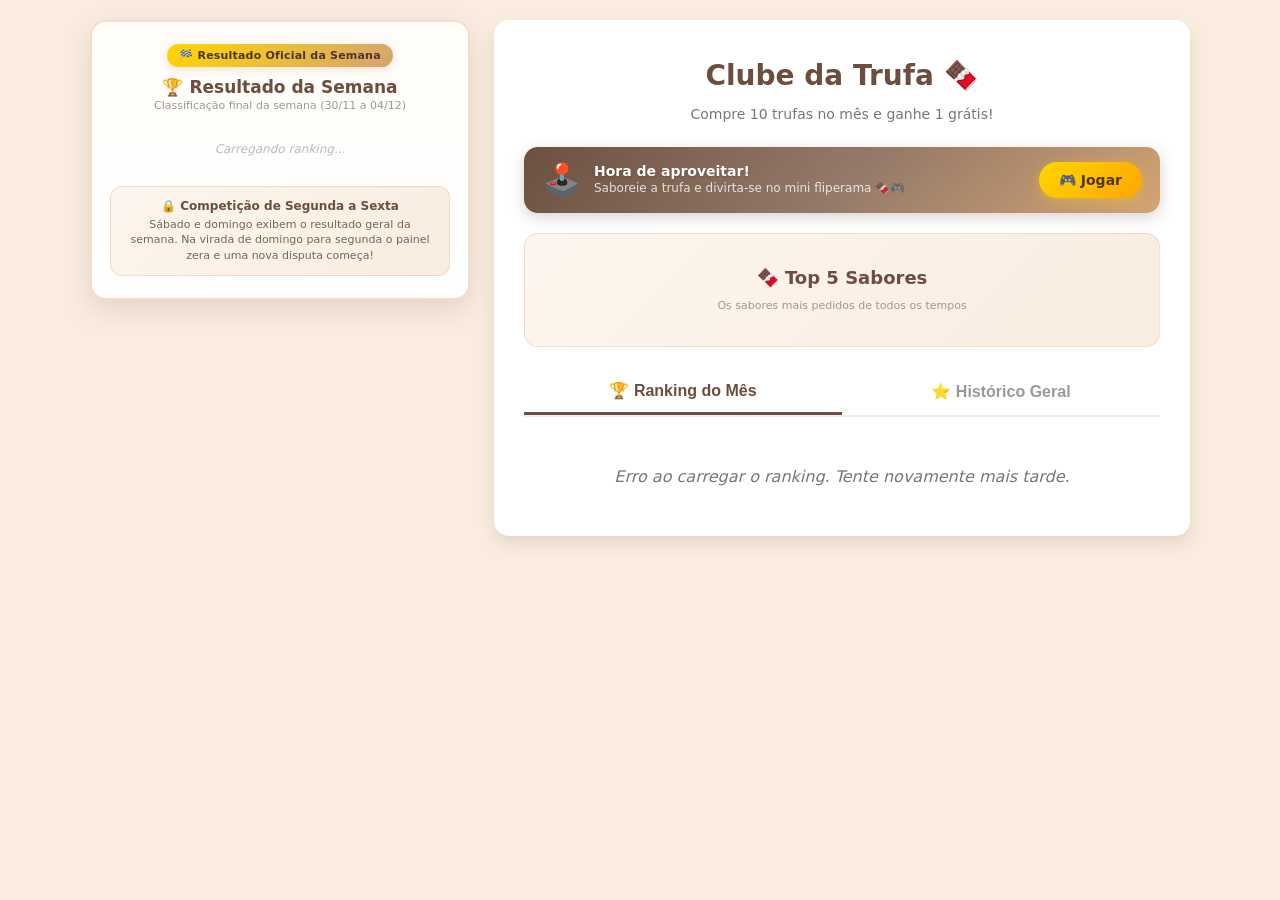
==== commit 5f08ea1c: ":rocket: Atualização do ranking do labirinto para o resultado semanal. READMEs ataualizados." ====
--- a/index.html
+++ b/index.html
@@ -6,6 +6,9 @@
     <meta name="viewport" content="width=device-width, initial-scale=1.0, user-scalable=no">
     <title>Ranking - Clube da Trufa (Coren)</title>
     <meta name="description" content="Ranking do Clube da Trufa com mini jogo do labirinto. Compre 10 trufas e ganhe 1 grátis!">
+    <!-- Antecipa a conexão com a API (Apps Script + domínio de redirecionamento) -->
+    <link rel="preconnect" href="https://script.google.com" crossorigin>
+    <link rel="preconnect" href="https://script.googleusercontent.com" crossorigin>
     <link rel="stylesheet" href="style.css">
 </head>
 
@@ -81,10 +84,15 @@
 
             <!-- ===== Ranking do Labirinto ===== -->
             <div class="maze-ranking-section" id="maze-ranking-section">
-                <h3 class="maze-ranking-title">🏆 Ranking do Labirinto</h3>
-                <p class="maze-ranking-subtitle">Os mais rápidos a encontrar a trufa</p>
+                <div class="maze-weekend-badge" id="maze-weekend-badge" hidden>🏁 Resultado Oficial da Semana</div>
+                <h3 class="maze-ranking-title" id="maze-ranking-title">🏆 Ranking da Semana</h3>
+                <p class="maze-ranking-subtitle" id="maze-ranking-subtitle">Os mais rápidos da semana (Segunda a Sexta)</p>
                 <div class="maze-ranking-list" id="maze-ranking-list">
                     <div class="maze-ranking-loading">Carregando ranking...</div>
+                </div>
+                <div class="maze-weekend-notice" id="maze-weekend-notice" hidden>
+                    <strong>🔒 Competição de Segunda a Sexta</strong>
+                    <span>Sábado e domingo exibem o resultado geral da semana. Na virada de domingo para segunda o painel zera e uma nova disputa começa!</span>
                 </div>
             </div>
         </aside>
--- a/style.css
+++ b/style.css
@@ -757,6 +757,7 @@
     flex-direction: column;
     align-items: center;
     width: 100%;
+    position: relative;
     animation: mazeGameReveal 0.6s ease;
 }
 
@@ -777,6 +778,70 @@
     border-radius: 16px;
     box-shadow: 0 8px 24px rgba(107, 78, 61, 0.12);
     text-align: center;
+}
+
+.maze-ranking-section.is-weekend-result {
+    margin-top: 0;
+    padding: 22px 18px;
+    border: 2px solid rgba(212, 163, 115, 0.35);
+    background: linear-gradient(180deg, #fffdf9 0%, #ffffff 100%);
+    box-shadow: 0 10px 28px rgba(107, 78, 61, 0.16);
+}
+
+.maze-weekend-badge {
+    display: inline-flex;
+    align-items: center;
+    gap: 6px;
+    padding: 5px 12px;
+    margin-bottom: 10px;
+    border-radius: 50px;
+    background: linear-gradient(135deg, #FFD700, #D4A373);
+    color: #4a3728;
+    font-size: 11px;
+    font-weight: 800;
+    letter-spacing: 0.2px;
+    box-shadow: 0 2px 8px rgba(212, 163, 115, 0.35);
+}
+
+.maze-weekend-badge[hidden],
+.maze-weekend-notice[hidden] {
+    display: none !important;
+}
+
+.maze-weekend-notice {
+    margin-top: 14px;
+    padding: 12px 14px;
+    border-radius: 12px;
+    background: linear-gradient(135deg, #fdf6ee 0%, #f9ece0 100%);
+    border: 1px solid rgba(212, 163, 115, 0.3);
+    display: flex;
+    flex-direction: column;
+    gap: 4px;
+    text-align: center;
+}
+
+.maze-weekend-notice strong {
+    font-size: 12px;
+    color: var(--primary);
+}
+
+.maze-weekend-notice span {
+    font-size: 11px;
+    color: #7a6455;
+    line-height: 1.4;
+}
+
+.maze-champion-tag {
+    display: inline-block;
+    margin-left: 6px;
+    padding: 1px 7px;
+    border-radius: 50px;
+    background: rgba(255, 215, 0, 0.25);
+    border: 1px solid rgba(212, 163, 115, 0.45);
+    color: #6B4E3D;
+    font-size: 9px;
+    font-weight: 700;
+    vertical-align: middle;
 }
 
 .maze-ranking-title {
@@ -1051,4 +1116,425 @@
     .maze-rank-card {
         padding: 8px 10px;
     }
+}
+
+
+/* ====================================================
+   OVERLAY DE CONTAGEM REGRESSIVA (Pré-Jogo)
+   ==================================================== */
+
+.countdown-overlay {
+    position: absolute;
+    top: 0;
+    left: 0;
+    right: 0;
+    bottom: 0;
+    background: rgba(74, 55, 40, 0.92);
+    backdrop-filter: blur(6px);
+    -webkit-backdrop-filter: blur(6px);
+    display: flex;
+    flex-direction: column;
+    align-items: center;
+    justify-content: center;
+    z-index: 100;
+    border-radius: 16px;
+    opacity: 0;
+    transition: opacity 0.4s ease;
+}
+
+.countdown-overlay.visible {
+    opacity: 1;
+}
+
+.countdown-overlay.fade-out {
+    opacity: 0;
+    transition: opacity 0.35s ease;
+}
+
+.countdown-text {
+    font-size: 64px;
+    font-weight: 800;
+    color: #fff;
+    text-shadow: 0 0 30px rgba(212, 163, 115, 0.7), 0 4px 12px rgba(0, 0, 0, 0.4);
+    letter-spacing: -1px;
+    line-height: 1;
+}
+
+.countdown-text.pulse {
+    animation: countdownPulse 0.5s ease-out;
+}
+
+@keyframes countdownPulse {
+    0% {
+        transform: scale(1.5);
+        opacity: 0.5;
+    }
+    50% {
+        transform: scale(0.95);
+        opacity: 1;
+    }
+    100% {
+        transform: scale(1);
+        opacity: 1;
+    }
+}
+
+.countdown-subtitle {
+    font-size: 14px;
+    color: rgba(255, 255, 255, 0.7);
+    margin-top: 12px;
+    font-weight: 500;
+    min-height: 20px;
+}
+
+
+/* ====================================================
+   CONTAGEM REGRESSIVA PARA RELOAD (Pós-Jogo)
+   ==================================================== */
+
+.reload-countdown {
+    font-size: 12px;
+    color: #999;
+    margin-top: 6px;
+    font-weight: 500;
+    animation: reloadPulse 1.5s ease-in-out infinite;
+}
+
+@keyframes reloadPulse {
+    0%, 100% { opacity: 1; }
+    50% { opacity: 0.5; }
+}
+
+
+/* ====================================================
+   PAINEL DE RESULTADO (Pós-Jogo, sem reload)
+   ==================================================== */
+
+.result-overlay {
+    position: absolute;
+    inset: 0;
+    z-index: 110;
+    display: flex;
+    align-items: center;
+    justify-content: center;
+    padding: 16px;
+    border-radius: 16px;
+    background:
+        radial-gradient(circle at 50% 30%, rgba(212, 163, 115, 0.35), transparent 60%),
+        rgba(58, 42, 30, 0.9);
+    backdrop-filter: blur(6px);
+    -webkit-backdrop-filter: blur(6px);
+    opacity: 0;
+    transition: opacity 0.35s ease;
+}
+
+.result-overlay.visible {
+    opacity: 1;
+}
+
+.result-overlay.is-lose {
+    background:
+        radial-gradient(circle at 50% 30%, rgba(231, 76, 60, 0.25), transparent 60%),
+        rgba(58, 42, 30, 0.92);
+}
+
+.result-card {
+    width: 100%;
+    max-width: 290px;
+    padding: 22px 18px 18px;
+    border-radius: 18px;
+    background: linear-gradient(160deg, rgba(255, 255, 255, 0.14), rgba(255, 255, 255, 0.05));
+    border: 1px solid rgba(255, 255, 255, 0.18);
+    box-shadow: 0 18px 40px rgba(0, 0, 0, 0.35), inset 0 1px 0 rgba(255, 255, 255, 0.15);
+    color: #fff;
+    text-align: center;
+    transform: translateY(12px) scale(0.96);
+    transition: transform 0.45s cubic-bezier(0.2, 0.9, 0.3, 1.2);
+}
+
+.result-overlay.visible .result-card {
+    transform: translateY(0) scale(1);
+}
+
+/* Ícone + confete */
+.result-icon-wrap {
+    position: relative;
+    width: 64px;
+    height: 64px;
+    margin: 0 auto 6px;
+    display: flex;
+    align-items: center;
+    justify-content: center;
+}
+
+.result-icon {
+    font-size: 46px;
+    line-height: 1;
+    animation: resultIconPop 0.6s cubic-bezier(0.2, 0.9, 0.3, 1.4) both;
+}
+
+.is-lose .result-icon {
+    animation: resultIconPop 0.6s cubic-bezier(0.2, 0.9, 0.3, 1.4) both,
+               resultShake 0.5s ease 0.6s;
+}
+
+@keyframes resultIconPop {
+    0% { transform: scale(0) rotate(-20deg); opacity: 0; }
+    100% { transform: scale(1) rotate(0); opacity: 1; }
+}
+
+@keyframes resultShake {
+    0%, 100% { transform: rotate(0); }
+    25% { transform: rotate(-12deg); }
+    75% { transform: rotate(12deg); }
+}
+
+.result-confetti {
+    position: absolute;
+    top: 50%;
+    left: 50%;
+    width: 7px;
+    height: 7px;
+    margin: -3.5px 0 0 -3.5px;
+    border-radius: 2px;
+    background: var(--cor);
+    opacity: 0;
+    animation: resultConfetti 0.9s ease-out var(--atraso) forwards;
+}
+
+@keyframes resultConfetti {
+    0% { transform: rotate(var(--ang)) translateY(0) scale(0.6); opacity: 1; }
+    100% { transform: rotate(var(--ang)) translateY(-58px) scale(1) rotate(180deg); opacity: 0; }
+}
+
+.result-title {
+    margin: 0 0 4px;
+    font-size: 18px;
+    font-weight: 800;
+    letter-spacing: -0.3px;
+}
+
+.result-desc {
+    margin: 4px 0 12px;
+    font-size: 12px;
+    line-height: 1.5;
+    color: rgba(255, 255, 255, 0.78);
+}
+
+.result-time {
+    display: flex;
+    align-items: baseline;
+    justify-content: center;
+    gap: 2px;
+    margin: 2px 0 12px;
+    font-weight: 800;
+    background: linear-gradient(135deg, #FFD700, #D4A373);
+    -webkit-background-clip: text;
+    background-clip: text;
+    color: transparent;
+}
+
+.result-time span {
+    font-size: 48px;
+    line-height: 1;
+}
+
+.result-time small {
+    font-size: 20px;
+}
+
+/* Status do envio: saving | saved | error */
+.result-save {
+    display: inline-flex;
+    align-items: center;
+    gap: 8px;
+    max-width: 100%;
+    padding: 8px 14px;
+    border-radius: 50px;
+    font-size: 12px;
+    font-weight: 600;
+    background: rgba(255, 255, 255, 0.1);
+    border: 1px solid rgba(255, 255, 255, 0.15);
+    transition: background 0.3s ease, border-color 0.3s ease;
+}
+
+.result-save-text {
+    text-align: left;
+}
+
+.result-save-icon {
+    flex-shrink: 0;
+    width: 14px;
+    height: 14px;
+    border-radius: 50%;
+    position: relative;
+}
+
+.result-save[data-state="saving"] .result-save-icon {
+    border: 2px solid rgba(255, 255, 255, 0.25);
+    border-top-color: #FFD700;
+    animation: resultSpin 0.8s linear infinite;
+}
+
+.result-save[data-state="saving"] .result-save-text {
+    animation: reloadPulse 1.5s ease-in-out infinite;
+}
+
+.result-save[data-state="saved"] {
+    background: rgba(39, 174, 96, 0.22);
+    border-color: rgba(46, 204, 113, 0.5);
+    animation: statusPop 0.4s ease;
+}
+
+.result-save[data-state="saved"] .result-save-icon {
+    background: #2ecc71;
+}
+
+.result-save[data-state="saved"] .result-save-icon::after {
+    content: '';
+    position: absolute;
+    left: 4.5px;
+    top: 2px;
+    width: 3px;
+    height: 6px;
+    border: solid #fff;
+    border-width: 0 2px 2px 0;
+    transform: rotate(45deg);
+}
+
+.result-save[data-state="error"] {
+    background: rgba(231, 76, 60, 0.2);
+    border-color: rgba(231, 76, 60, 0.5);
+    border-radius: 12px;
+    animation: shakeError 0.3s ease;
+}
+
+.result-save[data-state="error"] .result-save-icon {
+    display: none;
+}
+
+@keyframes resultSpin {
+    to { transform: rotate(360deg); }
+}
+
+.result-rank {
+    min-height: 18px;
+    margin-top: 10px;
+    font-size: 12px;
+    color: rgba(255, 255, 255, 0.85);
+}
+
+.result-rank:empty {
+    min-height: 0;
+    margin-top: 0;
+}
+
+.result-rank strong {
+    color: #FFD700;
+}
+
+/* Botões */
+.result-actions {
+    display: flex;
+    flex-direction: column;
+    gap: 8px;
+    margin-top: 14px;
+}
+
+.result-actions:empty {
+    margin-top: 0;
+}
+
+.result-btn {
+    width: 100%;
+    padding: 10px 14px;
+    border-radius: 50px;
+    border: 1px solid rgba(255, 255, 255, 0.3);
+    background: rgba(255, 255, 255, 0.08);
+    color: #fff;
+    font-family: inherit;
+    font-size: 13px;
+    font-weight: 700;
+    cursor: pointer;
+    transition: transform 0.2s ease, background 0.2s ease, box-shadow 0.2s ease;
+    touch-action: manipulation;
+}
+
+.result-btn:hover {
+    background: rgba(255, 255, 255, 0.16);
+    transform: translateY(-1px);
+}
+
+.result-btn:active {
+    transform: translateY(0);
+}
+
+.result-btn-primary {
+    border: none;
+    background: linear-gradient(135deg, #D4A373, #c4935f);
+    box-shadow: 0 4px 14px rgba(212, 163, 115, 0.45);
+}
+
+.result-btn-primary:hover {
+    background: linear-gradient(135deg, #e0b083, #D4A373);
+}
+
+/* Contagem para voltar ao login */
+.result-return {
+    margin-top: 12px;
+}
+
+.result-return[hidden] {
+    display: none;
+}
+
+.result-return-text {
+    font-size: 11px;
+    color: rgba(255, 255, 255, 0.65);
+    margin-bottom: 6px;
+}
+
+.result-return-bar {
+    height: 4px;
+    border-radius: 4px;
+    background: rgba(255, 255, 255, 0.15);
+    overflow: hidden;
+}
+
+.result-return-fill {
+    height: 100%;
+    width: 100%;
+    border-radius: 4px;
+    background: linear-gradient(90deg, #D4A373, #FFD700);
+}
+
+/* Saída suave da área do jogo ao voltar para o login */
+.maze-game-area.is-leaving {
+    opacity: 0;
+    transform: scale(0.97);
+    transition: opacity 0.3s ease, transform 0.3s ease;
+}
+
+/* Destaque do jogador no ranking do labirinto */
+.maze-rank-card.is-highlight {
+    border-color: rgba(230, 126, 34, 0.6);
+    box-shadow: 0 0 0 2px rgba(230, 126, 34, 0.25);
+    animation: mazeRankSlide 0.4s ease forwards, rankHighlight 1.6s ease-in-out 0.5s 3;
+}
+
+@keyframes rankHighlight {
+    0%, 100% { box-shadow: 0 0 0 2px rgba(230, 126, 34, 0.25); }
+    50% { box-shadow: 0 0 0 5px rgba(230, 126, 34, 0.15), 0 0 16px rgba(230, 126, 34, 0.35); }
+}
+
+@media (prefers-reduced-motion: reduce) {
+    .result-confetti {
+        display: none;
+    }
+
+    .result-icon,
+    .maze-rank-card.is-highlight {
+        animation: none !important;
+        opacity: 1;
+    }
 }
